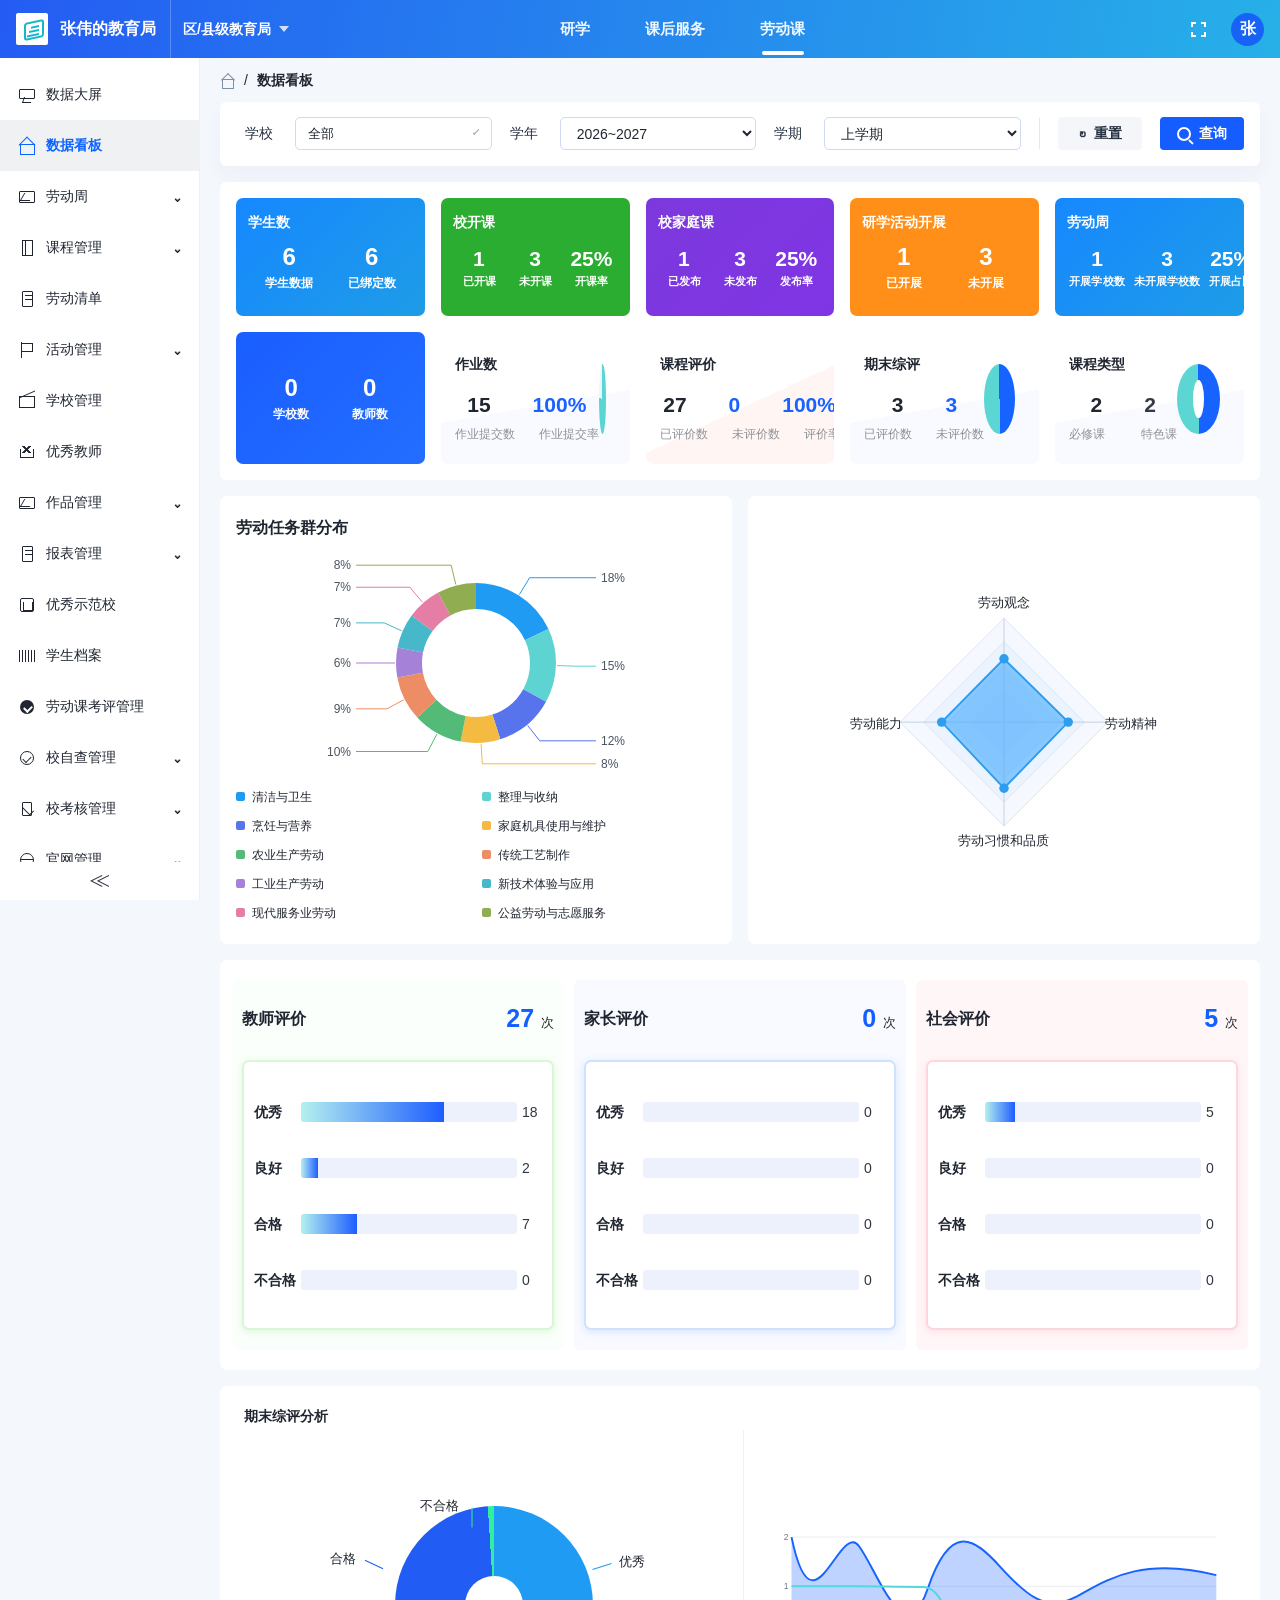
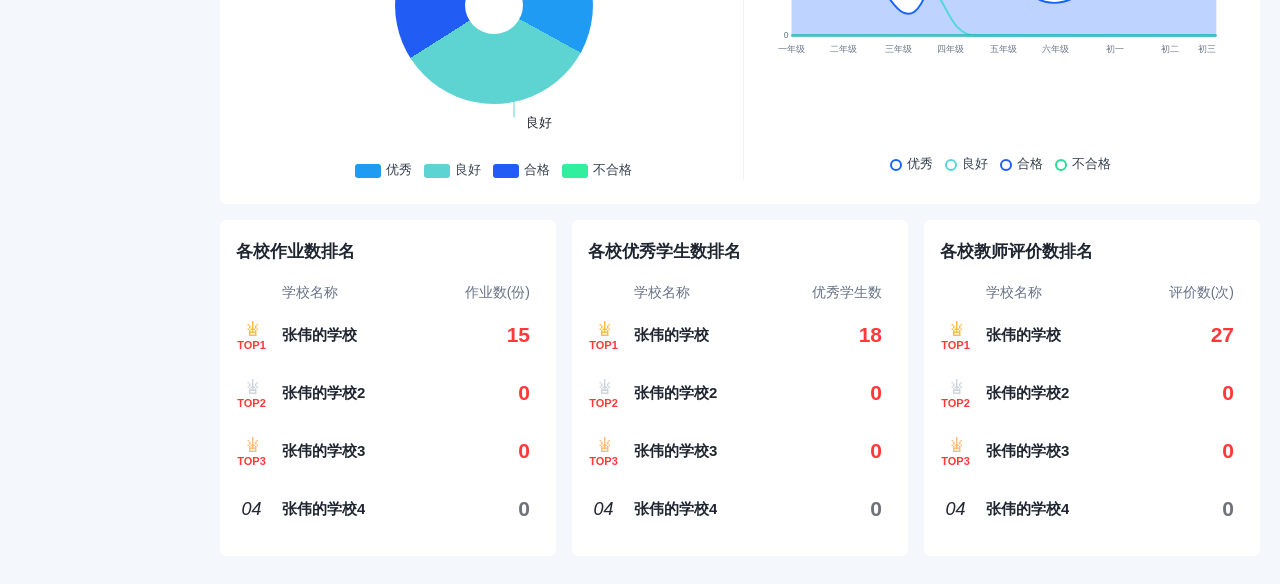
==== projects/education-bureau-dashboard/index.html @ 001551d3 "Add education bureau dashboard demo" ====
<!doctype html>
<html lang="zh-CN">
  <head>
    <meta charset="UTF-8" />
    <meta name="viewport" content="width=device-width, initial-scale=1.0" />
    <title>市级教育局数据看板</title>
    <link rel="stylesheet" href="./styles.css" />
  </head>
  <body>
    <div class="app">
      <header class="topbar">
        <div class="brand">
          <div class="brand-mark" aria-hidden="true"></div>
          <strong>张伟的教育局</strong>
        </div>
        <button class="org-switch" type="button">区/县级教育局 <span></span></button>
        <nav class="topnav" aria-label="主导航">
          <a href="#">研学</a>
          <a href="#">课后服务</a>
          <a class="active" href="#">劳动课</a>
        </nav>
        <button class="fullscreen" type="button" aria-label="全屏"><span></span></button>
        <button class="avatar" type="button" aria-label="张伟">张</button>
      </header>

      <div class="shell">
        <aside class="sidebar" aria-label="侧边菜单">
          <nav class="side-menu">
            <a class="menu-item" href="#"><span class="icon monitor"></span><span>数据大屏</span></a>
            <a class="menu-item active" href="#"><span class="icon home"></span><span>数据看板</span></a>
            <a class="menu-item has-more" href="#"><span class="icon image"></span><span>劳动周</span><b>⌄</b></a>
            <a class="menu-item has-more" href="#"><span class="icon book"></span><span>课程管理</span><b>⌄</b></a>
            <a class="menu-item has-more" href="#"><span class="icon doc"></span><span>劳动清单</span></a>
            <a class="menu-item has-more" href="#"><span class="icon flag"></span><span>活动管理</span><b>⌄</b></a>
            <a class="menu-item" href="#"><span class="icon school"></span><span>学校管理</span></a>
            <a class="menu-item" href="#"><span class="icon crown"></span><span>优秀教师</span></a>
            <a class="menu-item has-more" href="#"><span class="icon gallery"></span><span>作品管理</span><b>⌄</b></a>
            <a class="menu-item has-more" href="#"><span class="icon report"></span><span>报表管理</span><b>⌄</b></a>
            <a class="menu-item" href="#"><span class="icon archive"></span><span>优秀示范校</span></a>
            <a class="menu-item" href="#"><span class="icon barcode"></span><span>学生档案</span></a>
            <a class="menu-item" href="#"><span class="icon judge"></span><span>劳动课考评管理</span></a>
            <a class="menu-item has-more" href="#"><span class="icon check"></span><span>校自查管理</span><b>⌄</b></a>
            <a class="menu-item has-more" href="#"><span class="icon assess"></span><span>校考核管理</span><b>⌄</b></a>
            <a class="menu-item has-more" href="#"><span class="icon globe"></span><span>官网管理</span><b>⌄</b></a>
            <a class="menu-item has-more" href="#"><span class="icon gear"></span><span>系统设置</span><b>⌄</b></a>
          </nav>
          <button class="sidebar-collapse" type="button" aria-label="收起侧边栏">≪</button>
        </aside>

        <main class="main">
          <div class="breadcrumb">
            <span class="crumb-home"></span>
            <span>/</span>
            <strong>数据看板</strong>
          </div>

          <section class="filter-panel">
            <label class="filter-field">
              <span>学校</span>
              <div class="search-select has-value" id="schoolSearchSelect">
                <input id="schoolFilter" type="text" value="全部" autocomplete="off" aria-label="学校" />
                <button class="search-clear" id="clearSchoolFilter" type="button" aria-label="展开学校选项">×</button>
                <div class="search-options" id="schoolOptions" role="listbox"></div>
              </div>
            </label>
            <label class="filter-field">
              <span>学年</span>
              <select id="schoolYear">
                <option>2026~2027</option>
                <option>2025~2026</option>
                <option>2024~2025</option>
              </select>
            </label>
            <label class="filter-field">
              <span>学期</span>
              <select id="semester">
                <option>上学期</option>
                <option>下学期</option>
              </select>
            </label>
            <div class="filter-divider"></div>
            <button class="reset-btn" id="resetFilters" type="button"><span>↻</span>重置</button>
            <button class="query-btn" id="queryData" type="button"><span></span>查询</button>
          </section>

          <section class="overview-panel">
            <article class="bureau-card">
              <div class="split-stats bureau-stats">
                <div><strong>0</strong><span>学校数</span></div>
                <div><strong>0</strong><span>教师数</span></div>
              </div>
            </article>

            <div class="metric-grid">
              <article class="metric-card primary">
                <h2>学生数</h2>
                <div class="split-stats">
                  <div><strong>6</strong><span>学生数据</span></div>
                  <div><strong>6</strong><span>已绑定数</span></div>
                </div>
              </article>
              <article class="metric-card green-card">
                <h2>校开课</h2>
                <div class="split-stats triple">
                  <div><strong>1</strong><span>已开课</span></div>
                  <div><strong>3</strong><span>未开课</span></div>
                  <div><strong>25%</strong><span>开课率</span></div>
                </div>
              </article>
              <article class="metric-card purple-card">
                <h2>校家庭课</h2>
                <div class="split-stats triple">
                  <div><strong>1</strong><span>已发布</span></div>
                  <div><strong>3</strong><span>未发布</span></div>
                  <div><strong>25%</strong><span>发布率</span></div>
                </div>
              </article>
              <article class="metric-card orange-card">
                <h2>研学活动开展</h2>
                <div class="split-stats">
                  <div><strong>1</strong><span>已开展</span></div>
                  <div><strong>3</strong><span>未开展</span></div>
                </div>
              </article>
              <article class="metric-card primary labor-week-card">
                <h2>劳动周</h2>
                <div class="split-stats triple">
                  <div><strong>1</strong><span>开展学校数</span></div>
                  <div><strong>3</strong><span>未开展学校数</span></div>
                  <div><strong>25%</strong><span>开展占比</span></div>
                </div>
              </article>

              <article class="summary-card">
                <div>
                  <h2>作业数</h2>
                  <strong>15 <em>100%</em></strong>
                  <span>作业提交数　　作业提交率</span>
                </div>
                <div class="donut cyan" style="--p: 82"></div>
              </article>
              <article class="summary-card warm">
                <div>
                  <h2>课程评价</h2>
                  <strong>27 <em>0</em><em>100%</em></strong>
                  <span>已评价数　　未评价数　　评价率</span>
                </div>
                <div class="donut blue" style="--p: 76"></div>
              </article>
              <article class="summary-card">
                <div>
                  <h2>期末综评</h2>
                  <strong>3 <em>3</em></strong>
                  <span>已评价数　　未评价数</span>
                </div>
                <div class="donut blue" style="--p: 50"></div>
              </article>
              <article class="summary-card">
                <div>
                  <h2>课程类型</h2>
                  <strong>2 <em class="dark">2</em></strong>
                  <span>必修课　　　特色课</span>
                </div>
                <div class="donut blue" style="--p: 50"></div>
              </article>
            </div>
          </section>

          <section class="middle-grid">
            <article class="chart-card task-distribution">
              <h2>劳动任务群分布</h2>
              <svg class="task-distribution-chart" viewBox="0 0 360 220" role="img" aria-label="劳动任务群百分比分布"><circle cx="180" cy="110" r="67" fill="none" stroke="#209bf4" stroke-width="26" stroke-dasharray="75.77521480458581 420.97341558103227" stroke-dashoffset="0" transform="rotate(-90 180 110)"/><polyline points="223.4019703932987,41.609438034336776 233.58267949789965,24.722879524296474 300,24.722879524296474" fill="none" stroke="#209bf4"/><text x="305" y="28.722879524296474" text-anchor="start" font-size="12" fill="#4b5563">18%</text><circle cx="180" cy="110" r="67" fill="none" stroke="#5ed4d2" stroke-width="26" stroke-dasharray="63.14601233715484 420.97341558103227" stroke-dashoffset="-75.77521480458581" transform="rotate(-90 180 110)"/><polyline points="260.96003138962425,112.5442714853284 279.95065603657315,113.17248666689096 300,113.17248666689096" fill="none" stroke="#5ed4d2"/><text x="305" y="117.17248666689096" text-anchor="start" font-size="12" fill="#4b5563">15%</text><circle cx="180" cy="110" r="67" fill="none" stroke="#5874ed" stroke-width="26" stroke-dasharray="50.51680986972387 420.97341558103227" stroke-dashoffset="-138.92122714174064" transform="rotate(-90 180 110)"/><polyline points="231.63134316964388,172.41157266483893 243.742398974869,187.8218375203547 300,187.8218375203547" fill="none" stroke="#5874ed"/><text x="305" y="191.8218375203547" text-anchor="start" font-size="12" fill="#4b5563">12%</text><circle cx="180" cy="110" r="67" fill="none" stroke="#f5ba42" stroke-width="26" stroke-dasharray="33.677873246482584 420.97341558103227" stroke-dashoffset="-189.4380370114645" transform="rotate(-90 180 110)"/><polyline points="185.0860320818744,190.84016500269001 186.27905195293135,210.80069957125542 300,210.80069957125542" fill="none" stroke="#f5ba42"/><text x="305" y="214.80069957125542" text-anchor="start" font-size="12" fill="#4b5563">8%</text><circle cx="180" cy="110" r="67" fill="none" stroke="#54ba77" stroke-width="26" stroke-dasharray="42.097341558103224 420.97341558103227" stroke-dashoffset="-223.11591025794712" transform="rotate(-90 180 110)"/><polyline points="140.97795239776104,180.98084108355295 131.82463258982847,198.5069746844302 60,198.5069746844302" fill="none" stroke="#54ba77"/><text x="55" y="202.5069746844302" text-anchor="end" font-size="12" fill="#4b5563">10%</text><circle cx="180" cy="110" r="67" fill="none" stroke="#ed8d65" stroke-width="26" stroke-dasharray="37.88760740229291 420.97341558103227" stroke-dashoffset="-265.21325181605033" transform="rotate(-90 180 110)"/><polyline points="107.82847154074221,146.7732304789033 90.89934758116323,155.85304047369425 60,155.85304047369425" fill="none" stroke="#ed8d65"/><text x="55" y="159.85304047369425" text-anchor="end" font-size="12" fill="#4b5563">9%</text><circle cx="180" cy="110" r="67" fill="none" stroke="#a581d7" stroke-width="26" stroke-dasharray="25.258404934861936 420.97341558103227" stroke-dashoffset="-303.10085921834326" transform="rotate(-90 180 110)"/><polyline points="99,110.00000000000001 80,110.00000000000001 60,110.00000000000001" fill="none" stroke="#a581d7"/><text x="55" y="114.00000000000001" text-anchor="end" font-size="12" fill="#4b5563">6%</text><circle cx="180" cy="110" r="67" fill="none" stroke="#46b8ca" stroke-width="26" stroke-dasharray="29.468139090672256 420.97341558103227" stroke-dashoffset="-328.3592641532052" transform="rotate(-90 180 110)"/><polyline points="105.66187531959751,77.83102085858282 88.22453743160186,69.88806304588722 60,69.88806304588722" fill="none" stroke="#46b8ca"/><text x="55" y="73.88806304588722" text-anchor="end" font-size="12" fill="#4b5563">7%</text><circle cx="180" cy="110" r="67" fill="none" stroke="#e57da5" stroke-width="26" stroke-dasharray="29.468139090672256 420.97341558103227" stroke-dashoffset="-357.8274032438774" transform="rotate(-90 180 110)"/><polyline points="126.43373890878422,49.241003359932755 113.86881346763484,34.23878196732356 60,34.23878196732356" fill="none" stroke="#e57da5"/><text x="55" y="38.23878196732356" text-anchor="end" font-size="12" fill="#4b5563">7%</text><circle cx="180" cy="110" r="67" fill="none" stroke="#91ad52" stroke-width="26" stroke-dasharray="33.677873246482584 420.97341558103227" stroke-dashoffset="-387.2955423345497" transform="rotate(-90 180 110)"/><polyline points="159.85611913964672,31.544763948580893 155.13101128351448,12.173100726008272 60,12.173100726008272" fill="none" stroke="#91ad52"/><text x="55" y="16.173100726008272" text-anchor="end" font-size="12" fill="#4b5563">8%</text></svg>
              <ul class="task-legend">
                <li style="--task-color:#209bf4"><i></i><span>清洁与卫生</span><b>18%</b></li>
                <li style="--task-color:#5ed4d2"><i></i><span>整理与收纳</span><b>15%</b></li>
                <li style="--task-color:#5874ed"><i></i><span>烹饪与营养</span><b>12%</b></li>
                <li style="--task-color:#f5ba42"><i></i><span>家庭机具使用与维护</span><b>8%</b></li>
                <li style="--task-color:#54ba77"><i></i><span>农业生产劳动</span><b>10%</b></li>
                <li style="--task-color:#ed8d65"><i></i><span>传统工艺制作</span><b>9%</b></li>
                <li style="--task-color:#a581d7"><i></i><span>工业生产劳动</span><b>6%</b></li>
                <li style="--task-color:#46b8ca"><i></i><span>新技术体验与应用</span><b>7%</b></li>
                <li style="--task-color:#e57da5"><i></i><span>现代服务业劳动</span><b>7%</b></li>
                <li style="--task-color:#91ad52"><i></i><span>公益劳动与志愿服务</span><b>8%</b></li>
              </ul>
            </article>
            <article class="chart-card radar-card">
              <svg class="radar-chart" viewBox="0 0 360 280" role="img" aria-label="劳动观念、劳动精神、劳动习惯和品质、劳动能力雷达图">
                <g transform="translate(180 142)">
                  <polygon class="radar-ring" points="0,-110 110,0 0,110 -110,0" />
                  <polygon class="radar-ring" points="0,-85 85,0 0,85 -85,0" />
                  <polygon class="radar-ring" points="0,-60 60,0 0,60 -60,0" />
                  <polygon class="radar-ring" points="0,-35 35,0 0,35 -35,0" />
                  <line class="radar-axis" x1="0" y1="-110" x2="0" y2="110" />
                  <line class="radar-axis" x1="-110" y1="0" x2="110" y2="0" />
                  <polygon class="radar-area" points="0,-67 68,0 0,70 -66,0" />
                  <circle class="radar-dot" cx="0" cy="-67" r="5" />
                  <circle class="radar-dot" cx="68" cy="0" r="5" />
                  <circle class="radar-dot" cx="0" cy="70" r="5" />
                  <circle class="radar-dot" cx="-66" cy="0" r="5" />
                </g>
                <text x="180" y="20" text-anchor="middle">劳动观念</text>
                <text x="315" y="148" text-anchor="middle">劳动精神</text>
                <text x="180" y="272" text-anchor="middle">劳动习惯和品质</text>
                <text x="45" y="148" text-anchor="middle">劳动能力</text>
              </svg>
            </article>

            <article class="rating-board">
              <div class="rating-card green">
                <header><h2>教师评价</h2><strong>27 <span>次</span></strong></header>
                <div class="rating-box">
                  <div class="rating-row"><b>优秀</b><span><i style="--w:66%"></i></span><em>18</em></div>
                  <div class="rating-row"><b>良好</b><span><i style="--w:8%"></i></span><em>2</em></div>
                  <div class="rating-row"><b>合格</b><span><i style="--w:26%"></i></span><em>7</em></div>
                  <div class="rating-row"><b>不合格</b><span><i style="--w:0%"></i></span><em>0</em></div>
                </div>
              </div>
              <div class="rating-card blue">
                <header><h2>家长评价</h2><strong>0 <span>次</span></strong></header>
                <div class="rating-box">
                  <div class="rating-row"><b>优秀</b><span><i style="--w:0%"></i></span><em>0</em></div>
                  <div class="rating-row"><b>良好</b><span><i style="--w:0%"></i></span><em>0</em></div>
                  <div class="rating-row"><b>合格</b><span><i style="--w:0%"></i></span><em>0</em></div>
                  <div class="rating-row"><b>不合格</b><span><i style="--w:0%"></i></span><em>0</em></div>
                </div>
              </div>
              <div class="rating-card pink">
                <header><h2>社会评价</h2><strong>5 <span>次</span></strong></header>
                <div class="rating-box">
                  <div class="rating-row"><b>优秀</b><span><i style="--w:14%"></i></span><em>5</em></div>
                  <div class="rating-row"><b>良好</b><span><i style="--w:0%"></i></span><em>0</em></div>
                  <div class="rating-row"><b>合格</b><span><i style="--w:0%"></i></span><em>0</em></div>
                  <div class="rating-row"><b>不合格</b><span><i style="--w:0%"></i></span><em>0</em></div>
                </div>
              </div>
            </article>
          </section>

          <section class="analysis-card">
            <h2>期末综评分析</h2>
            <div class="analysis-grid">
              <div class="pie-wrap">
                <div class="pie-chart" aria-label="期末综评占比"></div>
                <span class="pie-label fail">不合格</span>
                <span class="pie-label pass">合格</span>
                <span class="pie-label good">良好</span>
                <span class="pie-label excellent">优秀</span>
                <div class="chart-legend pie-legend">
                  <span><i class="excellent"></i>优秀</span>
                  <span><i class="good"></i>良好</span>
                  <span><i class="pass"></i>合格</span>
                  <span><i class="fail"></i>不合格</span>
                </div>
              </div>
              <div class="line-wrap">
                <svg class="line-chart" viewBox="0 0 720 255" role="img" aria-label="期末综评趋势">
                  <line x1="42" y1="30" x2="690" y2="30" />
                  <line x1="42" y1="105" x2="690" y2="105" />
                  <line x1="42" y1="180" x2="690" y2="180" />
                  <text x="30" y="34">2</text>
                  <text x="30" y="109">1</text>
                  <text x="30" y="184">0</text>
                  <text class="axis-label" x="42" y="205">一年级</text>
                  <text class="axis-label" x="122" y="205">二年级</text>
                  <text class="axis-label" x="205" y="205">三年级</text>
                  <text class="axis-label" x="285" y="205">四年级</text>
                  <text class="axis-label" x="365" y="205">五年级</text>
                  <text class="axis-label" x="445" y="205">六年级</text>
                  <text class="axis-label" x="535" y="205">初一</text>
                  <text class="axis-label" x="620" y="205">初二</text>
                  <text class="axis-label" x="676" y="205">初三</text>
                  <path class="series-fill excellent" d="M42 30 C75 190, 115 3, 145 44 S215 210, 250 108 S320 31, 360 75 S430 145, 474 122 S570 58, 690 88 L690 180 L42 180 Z" />
                  <path class="series excellent" d="M42 30 C75 190, 115 3, 145 44 S215 210, 250 108 S320 31, 360 75 S430 145, 474 122 S570 58, 690 88" />
                  <path class="series good" d="M42 105 C92 105, 120 105, 145 105 S205 106, 242 106 S277 180, 323 180 S500 180, 690 180" />
                  <path class="series pass" d="M42 180 C110 180, 152 180, 205 180 S520 180, 690 180" />
                  <path class="series fail" d="M42 180 C110 180, 152 180, 205 180 S520 180, 690 180" />
                </svg>
                <div class="chart-legend line-legend">
                  <span><i class="excellent hollow"></i>优秀</span>
                  <span><i class="good hollow"></i>良好</span>
                  <span><i class="pass hollow"></i>合格</span>
                  <span><i class="fail hollow"></i>不合格</span>
                </div>
              </div>
            </div>
          </section>

          <section class="ranking-grid" aria-label="各校排行榜">
            <article class="rank-card">
              <h2>各校作业数排名</h2>
              <div class="rank-head"><span>学校名称</span><span>作业数(份)</span></div>
              <div class="rank-row">
                <div class="rank-title"><span class="rank-medal gold">♕<em>TOP1</em></span><strong>张伟的学校</strong></div>
                <b>15</b>
              </div>
              <div class="rank-row">
                <div class="rank-title"><span class="rank-medal silver">♕<em>TOP2</em></span><strong>张伟的学校2</strong></div>
                <b>0</b>
              </div>
              <div class="rank-row">
                <div class="rank-title"><span class="rank-medal bronze">♕<em>TOP3</em></span><strong>张伟的学校3</strong></div>
                <b>0</b>
              </div>
              <div class="rank-row">
                <div class="rank-title"><span class="rank-index">04</span><strong>张伟的学校4</strong></div>
                <b class="muted">0</b>
              </div>
            </article>

            <article class="rank-card">
              <h2>各校优秀学生数排名</h2>
              <div class="rank-head"><span>学校名称</span><span>优秀学生数</span></div>
              <div class="rank-row">
                <div class="rank-title"><span class="rank-medal gold">♕<em>TOP1</em></span><strong>张伟的学校</strong></div>
                <b>18</b>
              </div>
              <div class="rank-row">
                <div class="rank-title"><span class="rank-medal silver">♕<em>TOP2</em></span><strong>张伟的学校2</strong></div>
                <b>0</b>
              </div>
              <div class="rank-row">
                <div class="rank-title"><span class="rank-medal bronze">♕<em>TOP3</em></span><strong>张伟的学校3</strong></div>
                <b>0</b>
              </div>
              <div class="rank-row">
                <div class="rank-title"><span class="rank-index">04</span><strong>张伟的学校4</strong></div>
                <b class="muted">0</b>
              </div>
            </article>

            <article class="rank-card">
              <h2>各校教师评价数排名</h2>
              <div class="rank-head"><span>学校名称</span><span>评价数(次)</span></div>
              <div class="rank-row">
                <div class="rank-title"><span class="rank-medal gold">♕<em>TOP1</em></span><strong>张伟的学校</strong></div>
                <b>27</b>
              </div>
              <div class="rank-row">
                <div class="rank-title"><span class="rank-medal silver">♕<em>TOP2</em></span><strong>张伟的学校2</strong></div>
                <b>0</b>
              </div>
              <div class="rank-row">
                <div class="rank-title"><span class="rank-medal bronze">♕<em>TOP3</em></span><strong>张伟的学校3</strong></div>
                <b>0</b>
              </div>
              <div class="rank-row">
                <div class="rank-title"><span class="rank-index">04</span><strong>张伟的学校4</strong></div>
                <b class="muted">0</b>
              </div>
            </article>
          </section>
        </main>
      </div>
    </div>
    <div class="toast" id="toast">已按当前条件刷新数据</div>
    <script src="./script.js"></script>
  </body>
</html>
---- projects/education-bureau-dashboard/styles.css ----
:root {
  --blue: #165dff;
  --cyan: #25b4eb;
  --text: #202631;
  --muted: #7b8492;
  --line: #edf1f7;
  --page: #f4f7fc;
  --white: #fff;
}

* {
  box-sizing: border-box;
}

html,
body {
  margin: 0;
  min-height: 100%;
}

body {
  min-width: 1280px;
  color: var(--text);
  background: var(--page);
  font: 14px/1.45 -apple-system, BlinkMacSystemFont, "Segoe UI", "PingFang SC", "Microsoft YaHei", Arial, sans-serif;
  letter-spacing: 0;
}

button,
select {
  font: inherit;
}

button {
  cursor: pointer;
}

.app {
  min-height: 100vh;
  background: var(--page);
}

.topbar {
  height: 58px;
  display: flex;
  align-items: center;
  color: #fff;
  background: linear-gradient(100deg, #245cf3 0%, #27b0e8 100%);
}

.brand {
  width: 170px;
  height: 58px;
  display: flex;
  align-items: center;
  gap: 12px;
  padding-left: 16px;
  white-space: nowrap;
}

.brand strong {
  font-size: 16px;
  font-weight: 700;
}

.brand-mark {
  width: 32px;
  height: 32px;
  border-radius: 2px;
  background: #fff;
  position: relative;
}

.brand-mark::before {
  content: "";
  position: absolute;
  left: 8px;
  top: 8px;
  width: 16px;
  height: 14px;
  border-radius: 3px;
  background:
    linear-gradient(#16b6cc, #16b6cc) 5px 3px / 8px 2px no-repeat,
    linear-gradient(#16b6cc, #16b6cc) 3px 7px / 10px 2px no-repeat,
    linear-gradient(#16b6cc, #16b6cc) 1px 11px / 12px 2px no-repeat;
  border: 2px solid #16b6cc;
  transform: skewY(-12deg);
}

.org-switch {
  height: 58px;
  display: flex;
  align-items: center;
  gap: 8px;
  padding: 0 12px;
  border: 0;
  border-left: 1px solid rgba(255, 255, 255, .24);
  color: #fff;
  background: transparent;
  font-weight: 700;
}

.org-switch span {
  width: 0;
  height: 0;
  border-left: 5px solid transparent;
  border-right: 5px solid transparent;
  border-top: 6px solid rgba(255, 255, 255, .78);
}

.topnav {
  flex: 1;
  height: 58px;
  display: flex;
  align-items: center;
  justify-content: center;
  gap: 55px;
  padding-right: 120px;
}

.topnav a {
  position: relative;
  height: 58px;
  display: flex;
  align-items: center;
  color: rgba(255, 255, 255, .93);
  font-size: 15px;
  font-weight: 700;
  text-decoration: none;
}

.topnav a.active::after {
  content: "";
  position: absolute;
  left: 50%;
  bottom: 3px;
  width: 42px;
  height: 4px;
  border-radius: 4px;
  transform: translateX(-50%);
  background: #fff;
}

.fullscreen,
.avatar {
  border: 0;
  color: #fff;
}

.fullscreen {
  width: 34px;
  height: 34px;
  margin-right: 12px;
  background: transparent;
}

.fullscreen span {
  width: 15px;
  height: 15px;
  display: block;
  position: relative;
}

.fullscreen span::before {
  content: "";
  position: absolute;
  inset: 0;
  background:
    linear-gradient(#fff, #fff) 0 0 / 5px 2px no-repeat,
    linear-gradient(#fff, #fff) 0 0 / 2px 5px no-repeat,
    linear-gradient(#fff, #fff) 100% 0 / 5px 2px no-repeat,
    linear-gradient(#fff, #fff) 100% 0 / 2px 5px no-repeat,
    linear-gradient(#fff, #fff) 0 100% / 5px 2px no-repeat,
    linear-gradient(#fff, #fff) 0 100% / 2px 5px no-repeat,
    linear-gradient(#fff, #fff) 100% 100% / 5px 2px no-repeat,
    linear-gradient(#fff, #fff) 100% 100% / 2px 5px no-repeat;
}

.avatar {
  width: 33px;
  height: 33px;
  margin-right: 16px;
  border-radius: 50%;
  display: grid;
  place-items: center;
  background: #1763f5;
  font-size: 16px;
  font-weight: 700;
}

.shell {
  min-height: calc(100vh - 58px);
  display: grid;
  grid-template-columns: 200px 1fr;
}

.sidebar {
  position: relative;
  height: calc(100vh - 58px);
  background: #fff;
  border-right: 1px solid #edf0f6;
  overflow: hidden;
}

.side-menu {
  height: calc(100% - 38px);
  padding-top: 11px;
  overflow: hidden;
}

.menu-item {
  height: 51px;
  display: flex;
  align-items: center;
  gap: 10px;
  padding: 0 18px;
  color: #202631;
  font-weight: 500;
  text-decoration: none;
}

.menu-item span:last-of-type {
  flex: 1;
}

.menu-item.active {
  color: #0d63ff;
  font-weight: 700;
  background: #f0f1f3;
}

.menu-item b {
  color: inherit;
  font-size: 15px;
  font-weight: 600;
}

.icon {
  width: 18px;
  height: 18px;
  flex: 0 0 18px;
  color: currentColor;
  position: relative;
  display: inline-block;
}

.icon::before,
.icon::after {
  content: "";
  position: absolute;
}

.monitor::before { inset: 3px 1px 5px; border: 1.7px solid currentColor; border-radius: 1px; }
.monitor::after { left: 5px; bottom: 1px; width: 8px; height: 5px; border-bottom: 1.7px solid currentColor; border-left: 1.7px solid currentColor; transform: skewX(-20deg); }
.home::before { left: 2px; top: 7px; width: 13px; height: 9px; border: 1.6px solid currentColor; }
.home::after { left: 3px; top: 2px; width: 11px; height: 11px; border-left: 1.6px solid currentColor; border-top: 1.6px solid currentColor; transform: rotate(45deg); }
.image::before, .gallery::before { inset: 3px 1px 3px; border: 1.6px solid currentColor; border-radius: 1px; }
.image::after, .gallery::after { left: 4px; bottom: 5px; width: 9px; height: 7px; border-left: 1.6px solid currentColor; border-bottom: 1.6px solid currentColor; transform: skewX(-30deg); }
.book::before { inset: 1px 3px 1px 4px; border: 1.6px solid currentColor; }
.book::after { top: 2px; left: 7px; height: 14px; border-left: 1.6px solid currentColor; }
.flag::before { left: 3px; top: 1px; height: 16px; border-left: 1.6px solid currentColor; }
.flag::after { left: 4px; top: 2px; width: 10px; height: 7px; border: 1.6px solid currentColor; border-left: 0; }
.doc::before, .report::before { inset: 1px 3px 1px 4px; border: 1.6px solid currentColor; border-radius: 1px; }
.doc::after, .report::after { left: 7px; top: 5px; width: 7px; border-top: 1.6px solid currentColor; box-shadow: 0 4px 0 0 currentColor; }
.school::before { inset: 4px 1px 2px; border: 1.6px solid currentColor; }
.school::after { left: 1px; top: 2px; width: 16px; height: 7px; border-top: 1.6px solid currentColor; transform: skewY(-24deg); }
.crown::before { inset: 6px 2px 3px; border: 1.6px solid currentColor; border-top: 0; }
.crown::after { left: 2px; top: 3px; width: 14px; height: 7px; background: linear-gradient(135deg, transparent 42%, currentColor 43% 56%, transparent 57%), linear-gradient(45deg, transparent 42%, currentColor 43% 56%, transparent 57%); }
.archive::before { inset: 2px; border: 1.6px solid currentColor; border-radius: 2px; }
.archive::after { left: 5px; top: 6px; width: 8px; height: 8px; border: 1.6px solid currentColor; border-top: 0; }
.barcode::before { inset: 3px 1px; background: repeating-linear-gradient(90deg, currentColor 0 1px, transparent 1px 3px); }
.judge::before { inset: 2px; border-radius: 50%; background: currentColor; }
.judge::after { left: 6px; top: 7px; width: 6px; height: 4px; border-left: 2px solid #fff; border-bottom: 2px solid #fff; transform: rotate(-45deg); }
.check::before { inset: 2px; border: 1.6px solid currentColor; border-radius: 50%; }
.check::after { left: 5px; top: 7px; width: 7px; height: 4px; border-left: 1.6px solid currentColor; border-bottom: 1.6px solid currentColor; transform: rotate(-45deg); }
.assess::before { inset: 2px 4px; border: 1.6px solid currentColor; border-radius: 1px; }
.assess::after { left: 7px; top: 4px; width: 5px; height: 10px; border-left: 1.6px solid currentColor; border-bottom: 1.6px solid currentColor; transform: rotate(-45deg); }
.globe::before { inset: 2px; border: 1.6px solid currentColor; border-radius: 50%; }
.globe::after { left: 3px; right: 3px; top: 8px; border-top: 1.6px solid currentColor; box-shadow: 0 -4px 0 -1px currentColor, 0 4px 0 -1px currentColor; }
.gear::before { inset: 2px; border: 1.6px solid currentColor; border-radius: 50%; }
.gear::after { left: 7px; top: 7px; width: 4px; height: 4px; border-radius: 50%; background: currentColor; }

.sidebar-collapse {
  position: absolute;
  left: 0;
  right: 0;
  bottom: 3px;
  height: 34px;
  border: 0;
  color: #303642;
  background: #fff;
  font-size: 21px;
}

.main {
  min-width: 0;
  min-height: calc(100vh - 58px);
  padding: 0 20px 28px;
  overflow: auto;
}

.breadcrumb {
  height: 44px;
  display: flex;
  align-items: center;
  gap: 9px;
  color: #202631;
  font-weight: 500;
}

.crumb-home {
  width: 15px;
  height: 15px;
  position: relative;
}

.crumb-home::before {
  content: "";
  position: absolute;
  left: 2px;
  top: 6px;
  width: 10px;
  height: 8px;
  border: 1.4px solid #8090a3;
}

.crumb-home::after {
  content: "";
  position: absolute;
  left: 3px;
  top: 2px;
  width: 9px;
  height: 9px;
  border-left: 1.4px solid #8090a3;
  border-top: 1.4px solid #8090a3;
  transform: rotate(45deg);
}

.filter-panel {
  min-height: 64px;
  display: grid;
  grid-template-columns: minmax(220px, 320px) minmax(220px, 320px) minmax(220px, 320px) 1fr auto auto;
  align-items: center;
  gap: 18px;
  padding: 15px 16px 16px 25px;
  border-radius: 6px;
  background: #fff;
  box-shadow: 0 10px 20px rgba(40, 75, 140, .04);
}

.filter-field {
  display: grid;
  grid-template-columns: 38px 1fr;
  align-items: center;
  gap: 12px;
  color: #273142;
}

.filter-field select,
.search-select input {
  height: 33px;
  width: 100%;
  border: 1px solid #cfdaf0;
  border-radius: 5px;
  padding: 0 12px;
  color: #202631;
  background: #fff;
}

.search-select {
  position: relative;
}

.search-select input {
  padding-right: 34px;
  outline: none;
}

.search-select.open input,
.search-select input:focus {
  border-color: #8aa7ff;
  box-shadow: 0 0 0 1px rgba(22, 99, 255, .28);
}

.search-clear {
  position: absolute;
  right: 9px;
  top: 50%;
  width: 14px;
  height: 14px;
  display: none;
  align-items: center;
  justify-content: center;
  border: 0;
  border-radius: 50%;
  color: #fff;
  background: #c3c8d0;
  font-size: 12px;
  line-height: 1;
  transform: translateY(-50%);
}

.search-select.has-value .search-clear {
  display: flex;
}

.search-select:not(.searching) .search-clear {
  display: flex;
  background: transparent;
  font-size: 0;
}

.search-select:not(.searching) .search-clear::after {
  content: "";
  width: 6px;
  height: 6px;
  border-right: 1px solid #98a2b3;
  border-bottom: 1px solid #98a2b3;
  transform: translateY(-2px) rotate(45deg);
}

.search-options {
  position: absolute;
  left: 0;
  right: 0;
  top: 40px;
  z-index: 20;
  display: none;
  max-height: 190px;
  overflow: auto;
  padding: 4px 0;
  border-radius: 2px;
  background: #fff;
  box-shadow: 0 7px 18px rgba(31, 45, 70, .16);
}

.search-select.open .search-options {
  display: block;
}

.search-option {
  height: 32px;
  display: flex;
  align-items: center;
  padding: 0 12px;
  color: #303846;
  background: #fff;
  cursor: pointer;
}

.search-option:hover,
.search-option.active {
  background: #f5f5f5;
}

.search-option.empty {
  color: #98a2b3;
  cursor: default;
}

.filter-divider {
  justify-self: end;
  width: 1px;
  height: 31px;
  background: #e3e7ef;
}

.reset-btn,
.query-btn {
  height: 33px;
  border: 0;
  border-radius: 4px;
  display: inline-flex;
  align-items: center;
  justify-content: center;
  gap: 8px;
  font-weight: 700;
}

.reset-btn {
  min-width: 84px;
  color: #273142;
  background: #f4f6fa;
}

.query-btn {
  min-width: 84px;
  color: #fff;
  background: #165dff;
}

.query-btn span {
  width: 14px;
  height: 14px;
  border: 2px solid currentColor;
  border-radius: 50%;
  position: relative;
}

.query-btn span::after {
  content: "";
  position: absolute;
  right: -5px;
  bottom: -4px;
  width: 6px;
  height: 2px;
  border-radius: 2px;
  background: currentColor;
  transform: rotate(45deg);
}

.overview-panel {
  margin-top: 16px;
  display: grid;
  grid-template-columns: 212px 1fr;
  gap: 16px;
  padding: 16px;
  border-radius: 6px;
  background: #fff;
}

.bureau-card {
  position: relative;
  height: 224px;
  padding: 17px 22px;
  overflow: hidden;
  border-radius: 7px;
  color: #fff;
  background: linear-gradient(135deg, #1a5eff 0%, #236eff 100%);
}

.bureau-row {
  position: relative;
  z-index: 1;
  display: grid;
  grid-template-columns: 16px 1fr;
  column-gap: 9px;
  align-items: center;
}

.bureau-row + .bureau-row {
  margin-top: 17px;
}

.bureau-row strong {
  grid-column: 2;
  display: block;
  margin-top: 2px;
  font-size: 31px;
  line-height: 36px;
}

.mini-icon {
  width: 13px;
  height: 13px;
  border-radius: 4px;
  position: relative;
}

.mini-icon.green { background: #4fd797; }
.mini-icon.red { background: #ff746e; }
.mini-icon::after {
  content: "";
  position: absolute;
  left: 3px;
  top: 4px;
  width: 7px;
  height: 5px;
  border-radius: 1px;
  background: rgba(255, 255, 255, .75);
}

.city-illustration {
  position: absolute;
  right: 12px;
  bottom: 7px;
  width: 88px;
  height: 88px;
  transform: rotateX(55deg) rotateZ(-38deg);
}

.city-illustration .base,
.city-illustration .tower,
.city-illustration .building {
  position: absolute;
  display: block;
}

.city-illustration .base {
  inset: 10px;
  border-radius: 50%;
  background: linear-gradient(135deg, rgba(160, 225, 255, .95), rgba(83, 156, 255, .8));
  box-shadow: 0 0 0 9px rgba(148, 213, 255, .45), 0 0 0 17px rgba(148, 213, 255, .22);
}

.city-illustration .tower {
  left: 45px;
  top: 3px;
  width: 20px;
  height: 68px;
  background: linear-gradient(#62d3ff, #3f83ff);
  transform: rotateZ(38deg) rotateX(-55deg);
}

.city-illustration .building.one {
  left: 20px;
  top: 33px;
  width: 20px;
  height: 33px;
  background: #82ccff;
  transform: rotateZ(38deg) rotateX(-55deg);
}

.city-illustration .building.two {
  left: 42px;
  top: 36px;
  width: 18px;
  height: 29px;
  background: #ff6c89;
  transform: rotateZ(38deg) rotateX(-55deg);
}

.metric-grid {
  display: grid;
  grid-template-columns: repeat(4, minmax(160px, 1fr));
  gap: 16px;
}

.metric-card,
.summary-card {
  min-height: 104px;
  border-radius: 7px;
  overflow: hidden;
  transition: box-shadow .16s ease, transform .16s ease;
}

.metric-card.picked,
.summary-card.picked,
.rating-card.picked {
  box-shadow: 0 0 0 2px rgba(22, 99, 255, .18), 0 10px 24px rgba(30, 88, 190, .13);
  transform: translateY(-1px);
}

.metric-card {
  padding: 14px 12px;
  color: #fff;
}

.metric-card h2,
.summary-card h2,
.analysis-card h2 {
  margin: 0;
  font-size: 14px;
  font-weight: 700;
}

.primary { background: linear-gradient(135deg, #1688ff, #1e9ce7); }
.green-card { background: #2bad31; }
.purple-card { background: linear-gradient(135deg, #7c38dd, #8035e4); }
.orange-card { background: #ff8f18; }

.split-stats {
  display: grid;
  grid-template-columns: repeat(2, 1fr);
  height: 70px;
  align-items: center;
  text-align: center;
}

.split-stats.triple {
  grid-template-columns: repeat(3, 1fr);
  column-gap: 4px;
}

.split-stats strong {
  display: block;
  font-size: 24px;
  line-height: 30px;
}

.split-stats span {
  font-size: 12px;
  font-weight: 700;
}

.split-stats.triple strong {
  font-size: 21px;
}

.split-stats.triple span {
  display: block;
  min-height: 17px;
  transform: scale(.92);
  transform-origin: center top;
  white-space: nowrap;
}

.labor-week-card {
  grid-column: 4;
  grid-row: 2;
}

.summary-card {
  display: flex;
  align-items: center;
  justify-content: space-between;
  padding: 15px 24px 14px 14px;
  background: linear-gradient(170deg, #fff 0 55%, #f8faff 55% 100%);
}

.summary-card.warm {
  background: linear-gradient(155deg, #fff 0 55%, #fff6f4 55% 100%);
}

.summary-card strong {
  display: flex;
  align-items: center;
  justify-content: center;
  gap: 42px;
  margin-top: 15px;
  font-size: 21px;
  text-align: center;
  white-space: nowrap;
}

.summary-card em {
  color: #1a62ff;
  font-style: normal;
}

.summary-card em.dark {
  color: #333946;
}

.summary-card span {
  display: block;
  margin-top: 6px;
  color: #8e9299;
  font-size: 12px;
  text-align: center;
  white-space: nowrap;
}

.donut {
  width: 70px;
  height: 70px;
  border-radius: 50%;
  background: conic-gradient(#5ad6d2 calc(var(--p) * 1%), #eef3ff 0);
  position: relative;
}

.donut.blue {
  background: conic-gradient(#1763ff calc(var(--p) * 1%), #5bd6d2 0 100%);
}

.donut::after {
  content: "";
  position: absolute;
  inset: 16px;
  border-radius: 50%;
  background: #fff;
}

.middle-grid {
  margin-top: 16px;
  display: grid;
  grid-template-columns: minmax(260px, .95fr) minmax(260px, .95fr) minmax(0, 2.1fr);
  gap: 16px;
}

.task-distribution {
  padding: 20px 16px;
}

.task-distribution h2 {
  margin: 0 0 14px;
  font-size: 16px;
}

.task-donut {
  width: 156px;
  height: 156px;
  margin: 0 auto 16px;
  border-radius: 50%;
  display: grid;
  place-items: center;
  background: conic-gradient(#209bf4 0 18%, #5ed4d2 18% 33%, #5874ed 33% 45%, #f5ba42 45% 53%, #54ba77 53% 63%, #ed8d65 63% 72%, #a581d7 72% 78%, #46b8ca 78% 85%, #e57da5 85% 92%, #91ad52 92% 100%);
}

.task-donut > div {
  width: 108px;
  height: 108px;
  border-radius: 50%;
  background: #fff;
  display: flex;
  flex-direction: column;
  align-items: center;
  justify-content: center;
}

.task-donut strong { font-size: 24px; }
.task-donut span { margin-top: 3px; color: #7b8492; font-size: 12px; }
.task-legend { list-style: none; padding: 0; margin: 0; }
.task-legend li { display: grid; grid-template-columns: 9px minmax(0, 1fr) 34px; gap: 7px; align-items: center; min-height: 23px; font-size: 12px; }
.task-legend i { width: 9px; height: 9px; border-radius: 2px; background: var(--task-color); }
.task-legend b { display: none; }
.task-legend { display: grid; grid-template-columns: repeat(2, minmax(0, 1fr)); gap: 6px 12px; }
.task-legend li { grid-template-columns: 9px minmax(0, 1fr); line-height: 18px; }
.task-distribution-chart { display: block; width: 100%; height: 220px; margin-bottom: 12px; }
.overview-panel { grid-template-columns: repeat(5, minmax(0, 1fr)); }
.overview-panel .bureau-card { grid-column: 1; grid-row: 2; height: 132px; padding: 10px 16px; }
.overview-panel .bureau-stats { height: 100%; }
.overview-panel .bureau-row { grid-template-columns: 16px 1fr 30px; }
.overview-panel .bureau-row + .bureau-row { margin-top: 10px; }
.overview-panel .bureau-row strong { grid-column: 3; margin-top: 0; font-size: 23px; line-height: 30px; text-align: right; }
.overview-panel .city-illustration { opacity: .3; pointer-events: none; }
.overview-panel .metric-grid { display: contents; }
.overview-panel .metric-card { grid-row: 1; }
.overview-panel .labor-week-card { grid-column: 5; grid-row: 1; }
.overview-panel .summary-card { min-width: 0; }

.middle-grid .radar-chart { width: 100%; max-width: 340px; height: auto; }
.middle-grid .rating-board { min-width: 0; padding: 20px 12px; gap: 10px; }
.middle-grid .rating-card { min-width: 0; padding: 20px 10px; }
.middle-grid .rating-row { grid-template-columns: 42px minmax(0, 1fr) 20px; gap: 5px; }
.middle-grid .rating-row b { letter-spacing: 0; }

@media (max-width: 1450px) {
  .middle-grid { grid-template-columns: minmax(260px, 1fr) minmax(260px, 1fr); }
  .middle-grid .rating-board { grid-column: 1 / -1; }
}

.chart-card,
.rating-board,
.analysis-card {
  border-radius: 7px;
  background: #fff;
}

.radar-card {
  min-height: 380px;
  display: grid;
  place-items: center;
}

.radar-chart {
  width: 390px;
  height: 310px;
}

.radar-chart text {
  fill: #202631;
  font-size: 14px;
}

.radar-ring {
  fill: rgba(22, 99, 255, .04);
  stroke: #dbe5f3;
  stroke-width: 1;
}

.radar-axis {
  stroke: #c4cfdd;
  stroke-width: 1;
}

.radar-area {
  fill: rgba(64, 169, 255, .58);
  stroke: #2d9ded;
  stroke-width: 2;
}

.radar-dot {
  fill: #2d9ded;
}

.rating-board {
  min-height: 380px;
  display: grid;
  grid-template-columns: repeat(3, 1fr);
  gap: 14px;
  padding: 20px 24px;
}

.rating-card {
  border-radius: 6px;
  padding: 24px 21px 20px;
  transition: box-shadow .16s ease, transform .16s ease;
}

.rating-card.green { background: #fbfffb; }
.rating-card.blue { background: #f8faff; }
.rating-card.pink { background: #fff6f8; }

.rating-card header {
  display: flex;
  align-items: center;
  justify-content: space-between;
  margin-bottom: 23px;
}

.rating-card h2 {
  margin: 0;
  font-size: 16px;
}

.rating-card strong {
  color: #145fff;
  font-size: 25px;
}

.rating-card strong span {
  color: #202631;
  font-size: 13px;
  font-weight: 500;
}

.rating-box {
  padding: 22px 10px 20px;
  border-radius: 7px;
  background: #fff;
}

.rating-card.green .rating-box { border: 2px solid #d8f7d9; box-shadow: 0 2px 8px rgba(49, 200, 55, .15); }
.rating-card.blue .rating-box { border: 2px solid #cfe1ff; box-shadow: 0 2px 8px rgba(25, 99, 255, .14); }
.rating-card.pink .rating-box { border: 2px solid #ffd6de; box-shadow: 0 2px 8px rgba(255, 94, 125, .12); }

.rating-row {
  display: grid;
  grid-template-columns: 46px 1fr 30px;
  align-items: center;
  gap: 10px;
  height: 56px;
}

.rating-row b {
  letter-spacing: 8px;
  white-space: nowrap;
}

.rating-row span {
  height: 20px;
  border-radius: 3px;
  background: #ecf1fb;
  overflow: hidden;
}

.rating-row i {
  display: block;
  height: 100%;
  width: var(--w);
  min-width: 0;
  background: linear-gradient(90deg, #b5f0ef, #1d5dff);
}

.rating-row em {
  color: #303641;
  font-style: normal;
}

.analysis-card {
  margin-top: 16px;
  min-height: 418px;
  padding: 20px 24px;
}

.analysis-grid {
  display: grid;
  grid-template-columns: 500px 1fr;
  gap: 20px;
  margin-top: 4px;
}

.pie-wrap {
  position: relative;
  min-height: 350px;
  display: grid;
  place-items: center;
  border-right: 1px solid #eef1f6;
}

.pie-chart {
  width: 198px;
  height: 198px;
  border-radius: 50%;
  background: conic-gradient(#209bf4 0 33%, #5ed4d2 33% 66%, #215df5 66% 99%, #32efa0 99% 100%);
  position: relative;
}

.pie-chart::after {
  content: "";
  position: absolute;
  inset: 70px;
  border-radius: 50%;
  background: #fff;
}

.pie-label {
  position: absolute;
  color: #202631;
  font-size: 13px;
}

.pie-label::after {
  content: "";
  position: absolute;
  width: 20px;
  border-top: 1px solid currentColor;
}

.pie-label.fail {
  left: 176px;
  top: 67px;
}

.pie-label.fail::after {
  left: 42px;
  top: 20px;
  color: #32efa0;
  transform: rotate(90deg);
}

.pie-label.pass {
  left: 86px;
  top: 120px;
}

.pie-label.pass::after {
  left: 34px;
  top: 14px;
  color: #215df5;
  transform: rotate(25deg);
}

.pie-label.good {
  left: 282px;
  bottom: 47px;
}

.pie-label.good::after {
  left: -22px;
  top: -7px;
  color: #5ed4d2;
  transform: rotate(90deg);
}

.pie-label.excellent {
  right: 98px;
  top: 123px;
}

.pie-label.excellent::after {
  right: 33px;
  top: 13px;
  color: #209bf4;
  transform: rotate(-18deg);
}

.chart-legend {
  display: flex;
  align-items: center;
  justify-content: center;
  gap: 12px;
  color: #374151;
  font-size: 13px;
}

.chart-legend span {
  display: inline-flex;
  align-items: center;
  gap: 5px;
  white-space: nowrap;
}

.chart-legend i {
  width: 26px;
  height: 14px;
  display: inline-block;
  border-radius: 3px;
}

.chart-legend i.excellent { background: #209bf4; }
.chart-legend i.good { background: #5ed4d2; }
.chart-legend i.pass { background: #215df5; }
.chart-legend i.fail { background: #32efa0; }

.chart-legend i.hollow {
  width: 12px;
  height: 12px;
  border: 2px solid currentColor;
  border-radius: 50%;
  background: #fff;
}

.chart-legend i.hollow.excellent { color: #1763ff; }
.chart-legend i.hollow.good { color: #55d8dd; }
.chart-legend i.hollow.pass { color: #215df5; }
.chart-legend i.hollow.fail { color: #24df96; }

.pie-legend {
  position: absolute;
  left: 0;
  right: 0;
  bottom: 0;
}

.line-wrap {
  min-width: 0;
  position: relative;
}

.line-chart {
  width: 100%;
  height: 302px;
  margin-top: 20px;
}

.line-chart line {
  stroke: #dce3ef;
  stroke-width: 1;
}

.line-chart text {
  fill: #687386;
  font-size: 13px;
}

.line-chart .axis-label {
  text-anchor: middle;
}

.line-chart .series {
  fill: none;
  stroke-width: 3;
}

.line-chart .series.excellent { stroke: #1763ff; }
.line-chart .series.good { stroke: #55d8dd; }
.line-chart .series.pass { stroke: #215df5; }
.line-chart .series.fail { stroke: #24df96; }

.line-chart .series-fill {
  fill: rgba(22, 99, 255, .28);
  stroke: none;
}

.line-legend {
  margin-top: -2px;
}

.ranking-grid {
  margin-top: 16px;
  display: grid;
  grid-template-columns: repeat(3, 1fr);
  gap: 16px;
}

.rank-card {
  min-height: 328px;
  padding: 20px 16px 18px;
  border-radius: 7px;
  background: #fff;
  transition: box-shadow .16s ease, transform .16s ease;
}

.rank-card h2 {
  margin: 0 0 18px;
  font-size: 17px;
  line-height: 24px;
}

.rank-head,
.rank-row {
  display: grid;
  grid-template-columns: 1fr 112px;
  align-items: center;
}

.rank-head {
  padding: 0 10px 4px 46px;
  color: #697386;
  font-size: 14px;
}

.rank-head span:last-child {
  text-align: right;
}

.rank-row {
  min-height: 58px;
  padding: 0 10px 0 0;
}

.rank-title {
  display: flex;
  align-items: center;
  gap: 15px;
  min-width: 0;
}

.rank-title strong {
  font-size: 15px;
  overflow: hidden;
  white-space: nowrap;
  text-overflow: ellipsis;
}

.rank-row b {
  justify-self: end;
  color: #ff3939;
  font-size: 21px;
  line-height: 28px;
}

.rank-row b.muted {
  color: #6d727b;
}

.rank-medal,
.rank-index {
  width: 31px;
  flex: 0 0 31px;
  display: grid;
  place-items: center;
  color: #ffbe49;
  font-size: 24px;
  line-height: 18px;
}

.rank-medal em {
  margin-top: 2px;
  color: #ff3939;
  font-size: 11px;
  font-style: normal;
  font-weight: 700;
  line-height: 12px;
}

.rank-medal.silver {
  color: #cfd5df;
}

.rank-medal.bronze {
  color: #ffbd81;
}

.rank-index {
  color: #202631;
  font-size: 18px;
  font-style: italic;
}

.rank-card.picked {
  box-shadow: 0 0 0 2px rgba(22, 99, 255, .18), 0 10px 24px rgba(30, 88, 190, .13);
  transform: translateY(-1px);
}

.toast {
  position: fixed;
  left: 50%;
  top: 82px;
  transform: translateX(-50%) translateY(-12px);
  padding: 10px 18px;
  border-radius: 4px;
  color: #fff;
  background: rgba(32, 38, 49, .86);
  opacity: 0;
  pointer-events: none;
  transition: .2s ease;
}

.toast.show {
  opacity: 1;
  transform: translateX(-50%) translateY(0);
}

@media (max-width: 1500px) {
  .metric-grid {
    gap: 12px;
  }

  .rating-board {
    padding: 20px 14px;
  }
}
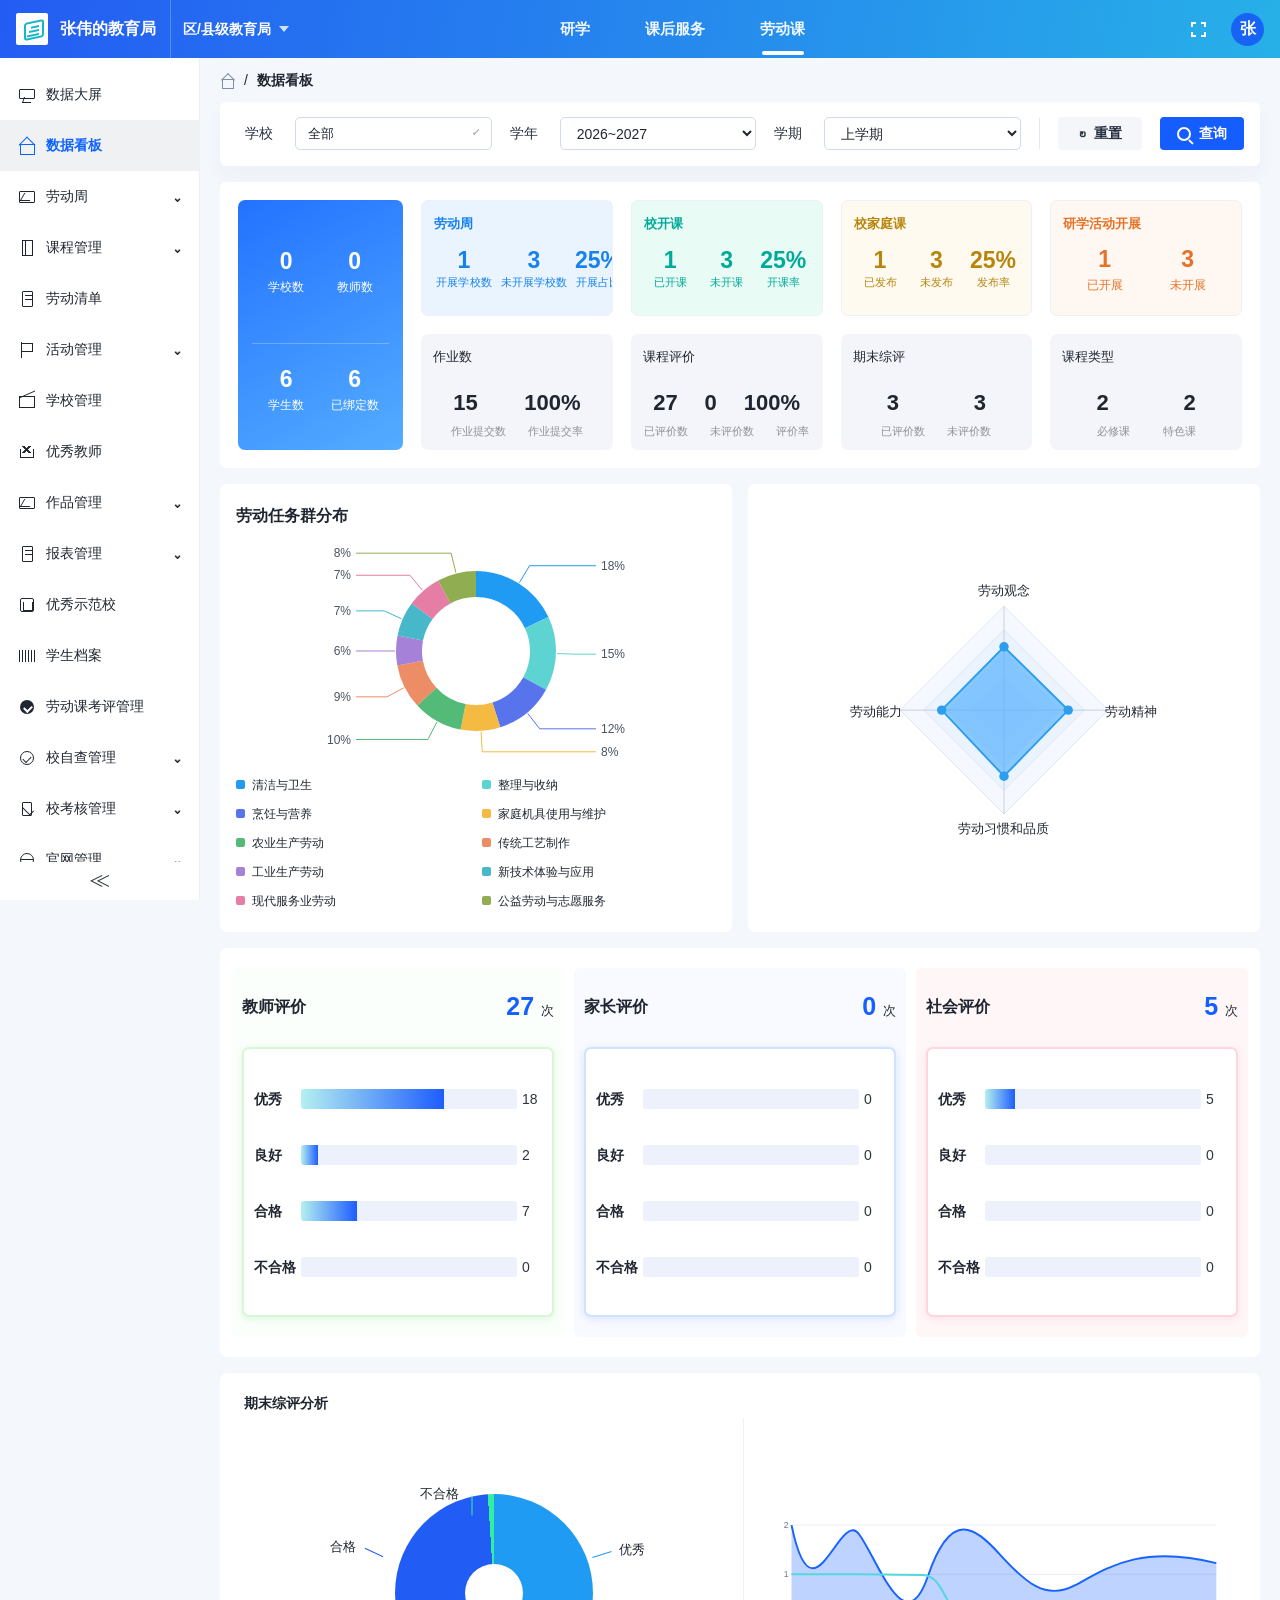
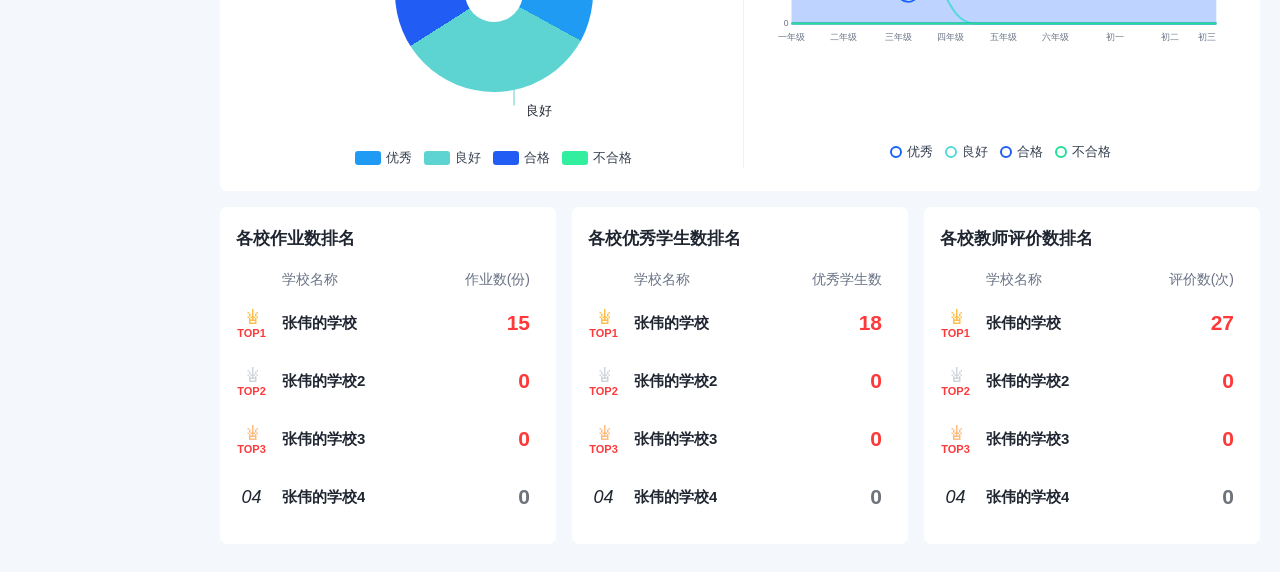
==== commit ac55f018: "Update dashboard summary card layout" ====
--- a/projects/education-bureau-dashboard/index.html
+++ b/projects/education-bureau-dashboard/index.html
@@ -88,17 +88,12 @@
               <div class="split-stats bureau-stats">
                 <div><strong>0</strong><span>学校数</span></div>
                 <div><strong>0</strong><span>教师数</span></div>
+                <div><strong>6</strong><span>学生数</span></div>
+                <div><strong>6</strong><span>已绑定数</span></div>
               </div>
             </article>
 
             <div class="metric-grid">
-              <article class="metric-card primary">
-                <h2>学生数</h2>
-                <div class="split-stats">
-                  <div><strong>6</strong><span>学生数据</span></div>
-                  <div><strong>6</strong><span>已绑定数</span></div>
-                </div>
-              </article>
               <article class="metric-card green-card">
                 <h2>校开课</h2>
                 <div class="split-stats triple">
--- a/projects/education-bureau-dashboard/styles.css
+++ b/projects/education-bureau-dashboard/styles.css
@@ -807,17 +807,29 @@
 .task-legend { display: grid; grid-template-columns: repeat(2, minmax(0, 1fr)); gap: 6px 12px; }
 .task-legend li { grid-template-columns: 9px minmax(0, 1fr); line-height: 18px; }
 .task-distribution-chart { display: block; width: 100%; height: 220px; margin-bottom: 12px; }
-.overview-panel { grid-template-columns: repeat(5, minmax(0, 1fr)); }
-.overview-panel .bureau-card { grid-column: 1; grid-row: 2; height: 132px; padding: 10px 16px; }
-.overview-panel .bureau-stats { height: 100%; }
+.overview-panel { grid-template-columns: minmax(165px, .85fr) repeat(4, minmax(0, 1fr)); grid-template-rows: repeat(2, 116px); gap: 18px; padding: 18px; }
+.overview-panel .bureau-card { grid-column: 1; grid-row: 1 / 3; height: auto; padding: 24px 14px; background: linear-gradient(150deg, #2372ff, #54adff); }
+.overview-panel .bureau-stats { height: 100%; grid-template-rows: repeat(2, 1fr); row-gap: 12px; }
+.overview-panel .bureau-stats > div:nth-child(n+3) { border-top: 1px solid #ffffff40; padding-top: 20px; }
 .overview-panel .bureau-row { grid-template-columns: 16px 1fr 30px; }
 .overview-panel .bureau-row + .bureau-row { margin-top: 10px; }
 .overview-panel .bureau-row strong { grid-column: 3; margin-top: 0; font-size: 23px; line-height: 30px; text-align: right; }
 .overview-panel .city-illustration { opacity: .3; pointer-events: none; }
 .overview-panel .metric-grid { display: contents; }
-.overview-panel .metric-card { grid-row: 1; }
-.overview-panel .labor-week-card { grid-column: 5; grid-row: 1; }
-.overview-panel .summary-card { min-width: 0; }
+.overview-panel .metric-card { grid-row: 1; padding: 14px 12px; border: 1px solid #edf1f7; }
+.overview-panel .green-card { grid-column: 3; background: #e9fbf5; color: #00aa99; }
+.overview-panel .purple-card { grid-column: 4; background: #fffaf0; color: #b6850c; }
+.overview-panel .orange-card { grid-column: 5; background: #fff7f1; color: #e77227; }
+.overview-panel .labor-week-card { grid-column: 2; grid-row: 1; background: #eaf4ff; color: #1682ec; }
+.overview-panel .metric-card h2 { font-size: 13px; }
+.overview-panel .split-stats strong { font-size: 23px; }
+.overview-panel .split-stats span { font-weight: 400; }
+.overview-panel .summary-card { min-width: 0; grid-row: 2; display: block; padding: 14px 12px; background: #f4f5fa; }
+.overview-panel .summary-card h2 { font-size: 13px; font-weight: 500; }
+.overview-panel .summary-card strong { justify-content: space-around; gap: 6px; margin-top: 20px; font-size: 22px; }
+.overview-panel .summary-card em { color: inherit; }
+.overview-panel .summary-card span { font-size: 11px; margin-top: 5px; white-space: normal; }
+.overview-panel .summary-card .donut { display: none; }
 
 .middle-grid .radar-chart { width: 100%; max-width: 340px; height: auto; }
 .middle-grid .rating-board { min-width: 0; padding: 20px 12px; gap: 10px; }
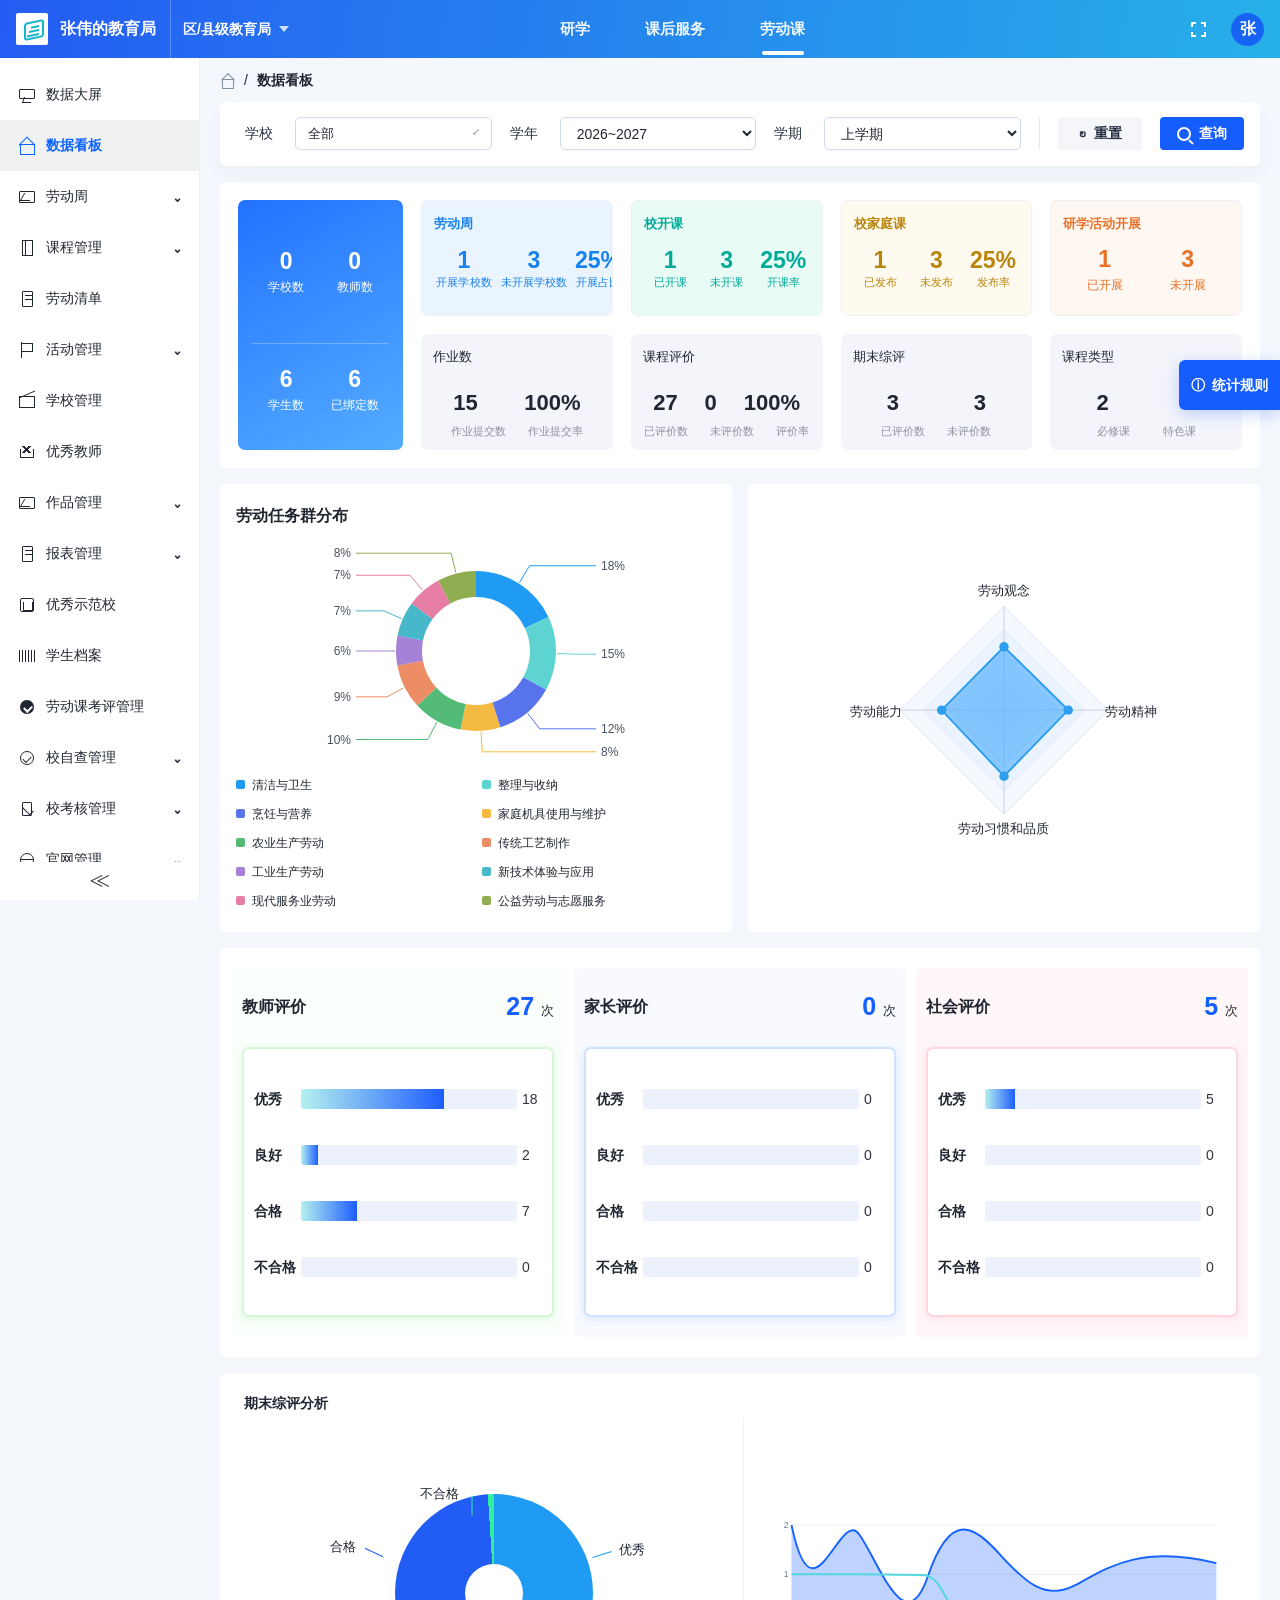
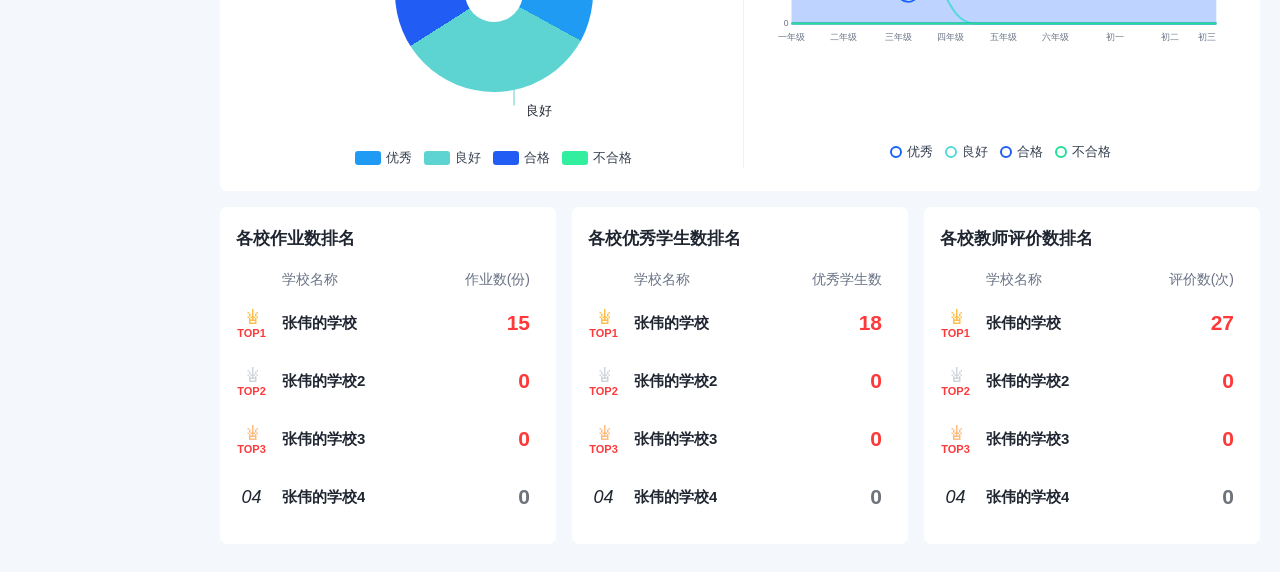
==== commit fb89f2c8: "Add fullscreen data screen and statistics rules drawer" ====
--- a/projects/education-bureau-dashboard/index.html
+++ b/projects/education-bureau-dashboard/index.html
@@ -26,7 +26,7 @@
       <div class="shell">
         <aside class="sidebar" aria-label="侧边菜单">
           <nav class="side-menu">
-            <a class="menu-item" href="#"><span class="icon monitor"></span><span>数据大屏</span></a>
+            <a class="menu-item" id="openDataScreen" href="#"><span class="icon monitor"></span><span>数据大屏</span></a>
             <a class="menu-item active" href="#"><span class="icon home"></span><span>数据看板</span></a>
             <a class="menu-item has-more" href="#"><span class="icon image"></span><span>劳动周</span><b>⌄</b></a>
             <a class="menu-item has-more" href="#"><span class="icon book"></span><span>课程管理</span><b>⌄</b></a>
@@ -347,7 +347,38 @@
         </main>
       </div>
     </div>
+    <button class="rules-entry" id="openRules" type="button" aria-haspopup="dialog" aria-controls="rulesDrawer"><span aria-hidden="true">ⓘ</span>统计规则</button>
+    <dialog class="rules-drawer" id="rulesDrawer" aria-labelledby="rulesTitle">
+      <header class="rules-header"><div><h2 id="rulesTitle">统计规则</h2><p>指标算法与统计口径</p></div><button id="closeRules" type="button" aria-label="关闭统计规则" title="关闭">×</button></header>
+      <div class="rules-content">
+        <section><h3>1、作业提交率</h3>
+          <div class="rule-formula">单校作业提交率 =（必修总实际提交 + 特色校本总实际提交 + 家庭劳动课全部任务总实际提交）÷（必修总应提交 + 校本总应提交 + 家庭劳动课全部任务总应交）× 100%</div>
+          <h4>必修课</h4><p>总实际提交 = 每门必修课的课程实际提交作业数的总和</p><p>总应提交 = 每门课程的开班学生数 × 该课程数的总和</p>
+          <h4>特色校本课</h4><p>总实际提交 = 每门特色校本课实际提交作业数的总和</p><p>总应提交 = 每门课程的开班学生数 × 该课程数的总和</p>
+          <h4>家庭劳动课</h4><p>总实际提交 = 所有任务实际提交作业数的总和</p><p>总应提交 = 每个任务所属任务项的开课学生数 × 该任务要求打卡次数的总和</p>
+        </section>
+        <section><h3>2、课程评价率</h3><div class="rule-formula">课程评价率 = 已评价数 ÷（已评价数 + 未评价数）× 100%</div></section>
+        <section><h3>3、校开课率</h3><div class="rule-formula">开课率 = 已开课数量 ÷（已开课数量 + 未开课数量）× 100%</div></section>
+        <section><h3>4、家庭劳动课完成率（校家庭课）</h3><div class="rule-formula">发布率 = 已发布数量 ÷（已发布数量 + 未发布数量）× 100%</div></section>
+        <section><h3>5、劳动任务群的投入分布情况</h3>
+          <h4>10 种劳动任务群</h4><p>清洁与卫生、整理与收纳、烹饪与营养、家庭机具使用与维护、农业生产劳动、传统工艺制作、工业生产劳动、新技术体验与应用、现代服务业劳动、公益劳动与志愿服务</p>
+          <h4>3 种课程类型</h4><p><strong>家庭劳动课类型：</strong>统计学校端家庭劳动里创建数量、统计运营后台家庭劳动创建后授权给学校的数量。</p><p><strong>特色校本课类型：</strong>统计学校端课程资源里创建数量。</p><p><strong>必修课类型：</strong>统计运营后台创建课程——创建课程包后授权给学校的，创建课程任务群没有填写的统计为 0。</p>
+          <h4>算法</h4><div class="rule-formula">单个任务占比 =（该任务家庭劳动创建数量 + 该任务在特色校本课创建数量 + 该任务在必修课创建授权给学校后的数量）÷ 全部 10 个任务总数量 × 100%</div>
+          <h4>举例</h4>
+          <ol><li>清洁与卫生：家庭劳动 = 20，特色校本 = 10，必修课 = 10；任务总数 = 20 + 10 + 10 = 40。</li><li>整理与收纳：家庭劳动 = 15，特色校本 = 8，必修课 = 7；任务总数 = 15 + 8 + 7 = 30。</li><li>烹饪与营养：家庭劳动 = 10，特色校本 = 12，必修课 = 8；任务总数 = 10 + 12 + 8 = 30。</li></ol>
+          <p>剩下 7 个任务假设算出来合计依次：22、18、20、15、25、15、20。</p>
+          <div class="rule-formula">全部 10 个任务总数量 = 40 + 30 + 30 + 22 + 18 + 20 + 15 + 25 + 15 + 20 = 235</div>
+          <ul><li>清洁与卫生占比 = 40 ÷ 235 × 100% ≈ 17.02%</li><li>整理与收纳占比 = 30 ÷ 235 × 100% ≈ 12.77%</li><li>烹饪与营养占比 = 30 ÷ 235 × 100% ≈ 12.77%</li><li>剩下 7 个算法相同，以此算出 10 个任务的占比百分比。</li></ul>
+        </section>
+      </div>
+    </dialog>
     <div class="toast" id="toast">已按当前条件刷新数据</div>
+    <dialog class="data-screen" id="dataScreen" aria-label="劳动教育数据驾驶舱">
+      <img src="./data-screen.png" alt="劳动教育数据驾驶舱：学生绑定情况、课程资源、学生评价表现、学校开课占比、学校教学开展排名和各学段作业提交情况" />
+      <svg id="screenCharts" class="screen-charts" viewBox="0 0 2048 1228" aria-label="数据大屏交互图表"></svg>
+      <div id="screenTooltip" class="screen-tooltip" hidden></div>
+      <button class="data-screen-close" id="closeDataScreen" type="button" aria-label="关闭数据大屏" title="关闭数据大屏">×</button>
+    </dialog>
     <script src="./script.js"></script>
   </body>
 </html>
--- a/projects/education-bureau-dashboard/styles.css
+++ b/projects/education-bureau-dashboard/styles.css
@@ -7,6 +7,36 @@
   --page: #f4f7fc;
   --white: #fff;
 }
+
+.rules-entry { position: fixed; right: 0; top: 40%; z-index: 40; display: flex; align-items: center; gap: 7px; padding: 15px 12px; color: #fff; background: #165dff; border: 0; border-radius: 6px 0 0 6px; box-shadow: 0 4px 16px #165dff40; font-weight: 700; }
+.rules-entry:hover { background: #084cdd; }
+.rules-drawer { position: fixed; inset: 0 0 0 auto; margin: 0; padding: 0; width: min(680px, 100vw); height: 100dvh; max-width: 100vw; max-height: none; border: 0; color: #202631; background: #fff; box-shadow: -8px 0 32px #17274520; overflow: hidden; }
+.rules-drawer[open] { display: flex; flex-direction: column; animation: rules-slide .22s ease-out; }
+.rules-drawer::backdrop { background: #14213c60; }
+.rules-header { display: flex; align-items: center; justify-content: space-between; padding: 22px 28px; border-bottom: 1px solid #e8edf5; flex-shrink: 0; }
+.rules-header h2 { margin: 0; font-size: 20px; }
+.rules-header p { margin: 5px 0 0; font-size: 13px; color: #7b8492; }
+.rules-header button { width: 32px; height: 32px; border: 0; background: transparent; color: #667085; font-size: 26px; }
+.rules-content { padding: 0 28px 28px; overflow-y: auto; overscroll-behavior: contain; line-height: 1.8; }
+.rules-content section { padding: 22px 0; border-bottom: 1px solid #e8edf5; }
+.rules-content h3 { margin: 0 0 14px; font-size: 17px; color: #165dff; }
+.rules-content h4 { margin: 18px 0 6px; font-size: 14px; }
+.rules-content p { margin: 6px 0; }
+.rules-content ul, .rules-content ol { padding-left: 22px; }
+.rules-content li { margin: 8px 0; }
+.rule-formula { background: #f3f7ff; border-left: 3px solid #165dff; padding: 12px 15px; overflow-wrap: anywhere; font-variant-numeric: tabular-nums; }
+@keyframes rules-slide { from { transform: translateX(100%); } to { transform: translateX(0); } }
+@media (prefers-reduced-motion: reduce) { .rules-drawer[open] { animation: none; } }
+
+.data-screen { position: fixed; inset: 0; width: 100vw; height: 100vh; max-width: none; max-height: none; margin: 0; padding: 0; border: 0; background: #141f37; overflow: hidden; }
+.data-screen::backdrop { background: #141f37; }
+.data-screen img { width: 100%; height: 100%; display: block; object-fit: contain; }
+.data-screen-close { position: absolute; right: 16px; top: 12px; width: 36px; height: 36px; border: 1px solid #49cdfa; border-radius: 4px; background: #102342e8; color: #fff; font-size: 27px; line-height: 1; }
+.data-screen-close:hover { background: #19538b; }
+.screen-charts { position: absolute; width: min(100vw, calc(100vh * 1.667752)); height: min(100vh, calc(100vw / 1.667752)); left: 50%; top: 50%; transform: translate(-50%, -50%); }
+.screen-charts .hover-region { fill: transparent; pointer-events: all; }
+.screen-charts .hover-region:hover { fill: #36d6ff15; stroke: #50dcff; stroke-width: 2; }
+.screen-tooltip { position: fixed; z-index: 30; pointer-events: none; padding: 10px 14px; border: 1px solid #3a9ebc; border-radius: 4px; background: #09172ff5; color: #fff; font-size: 14px; white-space: pre-line; box-shadow: 0 4px 18px #0005; }
 
 * {
   box-sizing: border-box;
